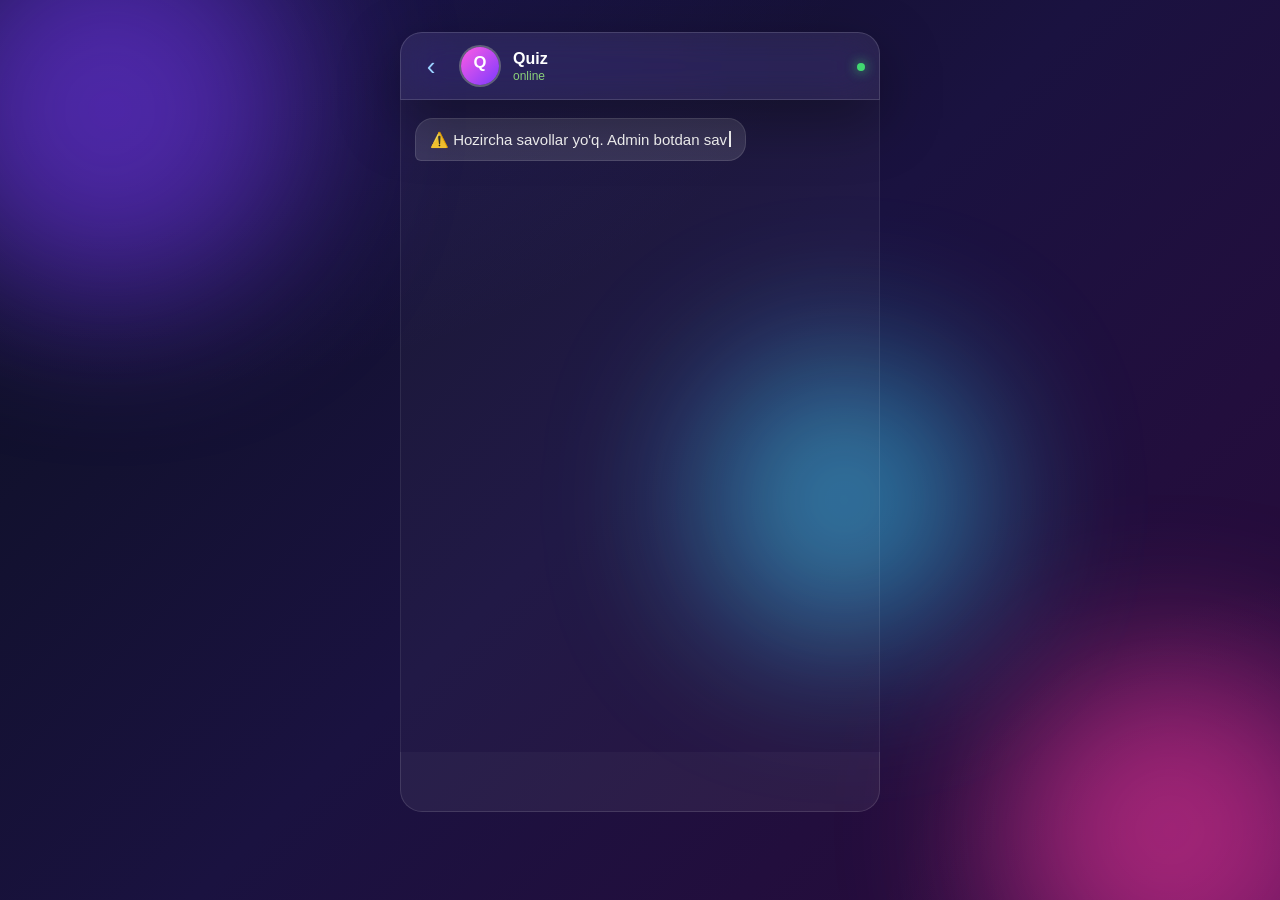
==== static/index.html @ 202d6164 "first commit" ====
<!DOCTYPE html>
<html lang="uz">
<head>
<meta charset="UTF-8" />
<meta name="viewport" content="width=device-width, initial-scale=1, viewport-fit=cover" />
<meta name="theme-color" content="#0b1020" />
<title>Premium Quiz</title>
<link rel="stylesheet" href="/static/styles.css" />
</head>
<body>
  <div class="bg-orbs">
    <span class="orb orb-1"></span>
    <span class="orb orb-2"></span>
    <span class="orb orb-3"></span>
  </div>

  <main class="app">
    <!-- ───────── CHAT VIEW ───────── -->
    <section id="view-chat" class="view active">
      <header class="chat-header glass">
        <button class="back-btn" aria-label="back">‹</button>
        <img id="profilePhoto" class="avatar" alt="" src="/static/default-avatar.svg" />
        <div class="who">
          <div id="profileName" class="name">Premium Quiz</div>
          <div id="profileSub" class="sub">online</div>
        </div>
        <div class="header-icons">
          <span class="dot"></span>
        </div>
      </header>

      <div id="chatBody" class="chat-body"></div>

      <div id="optionsBar" class="options-bar"></div>
    </section>

    <!-- ───────── WHEEL VIEW ───────── -->
    <section id="view-wheel" class="view">
      <div class="wheel-wrap glass">
        <h2 class="wheel-title">Omad g'ildiragi 🎁</h2>
        <p class="wheel-sub">Tugmani bosing va o'z foizingizni yutib oling!</p>
        <div class="wheel-stage">
          <div class="wheel-pointer"></div>
          <canvas id="wheel" width="380" height="380"></canvas>
          <div class="wheel-center">SPIN</div>
        </div>
        <button id="spinBtn" class="btn-primary">🎯 G'ildirakni aylantirish</button>
        <div id="prizeBox" class="prize-box hidden">
          <div class="prize-label">Sizning yutug'ingiz</div>
          <div id="prizeValue" class="prize-value">—</div>
          <button id="usePrizeBtn" class="btn-primary">🎁 Yutuqdan foydalanish</button>
        </div>
      </div>
    </section>

    <!-- ───────── FORM VIEW ───────── -->
    <section id="view-form" class="view">
      <div class="form-wrap glass">
        <div class="form-icon">📝</div>
        <h2>Ma'lumotlaringiz</h2>
        <p class="muted">Yutug'ingizdan foydalanish uchun to'ldiring</p>
        <form id="leadForm" class="form" autocomplete="on">
          <label>
            <span>Ism</span>
            <input name="name" required placeholder="Ismingiz" />
          </label>
          <label>
            <span>Familiya</span>
            <input name="surname" required placeholder="Familiyangiz" />
          </label>
          <label>
            <span>Telefon raqam</span>
            <input name="phone" type="tel" required placeholder="+998 90 123 45 67" />
          </label>
          <button type="submit" class="btn-primary">Yuborish ✓</button>
        </form>
      </div>
    </section>

    <!-- ───────── DONE VIEW ───────── -->
    <section id="view-done" class="view">
      <div class="done-wrap glass">
        <div class="check">✓</div>
        <h2>Rahmat!</h2>
        <p class="muted">Tez orada siz bilan bog'lanamiz.</p>
        <div class="done-prize">
          Sizning yutug'ingiz: <b id="donePct">—</b>
        </div>
      </div>
    </section>
  </main>

  <script src="/static/app.js"></script>
</body>
</html>
---- static/styles.css ----
/* ─────────────  Reset & base  ───────────── */
*,*::before,*::after{box-sizing:border-box}
html,body{margin:0;padding:0;height:100%;font-family:-apple-system,BlinkMacSystemFont,"SF Pro Text","Segoe UI",Roboto,sans-serif;color:#fff;-webkit-font-smoothing:antialiased}
body{
  min-height:100vh;
  background:
    radial-gradient(1200px 800px at 10% -10%,#5b2bff33 0%,transparent 60%),
    radial-gradient(900px 700px at 110% 110%,#ff2bd633 0%,transparent 60%),
    linear-gradient(135deg,#0b1020 0%,#1a1240 50%,#2a0a3a 100%);
  overflow-x:hidden;
}
button{font:inherit;cursor:pointer;border:none;background:none;color:inherit}
input{font:inherit}

/* ─────────────  Background orbs  ───────────── */
.bg-orbs{position:fixed;inset:0;z-index:0;pointer-events:none;overflow:hidden}
.orb{position:absolute;border-radius:50%;filter:blur(80px);opacity:.55;animation:float 18s ease-in-out infinite}
.orb-1{width:380px;height:380px;background:#7c3aff;top:-80px;left:-80px}
.orb-2{width:340px;height:340px;background:#ff3aa1;bottom:-100px;right:-60px;animation-delay:-6s}
.orb-3{width:280px;height:280px;background:#3ad6ff;top:40%;left:55%;animation-delay:-12s}
@keyframes float{
  0%,100%{transform:translate(0,0) scale(1)}
  50%{transform:translate(40px,-30px) scale(1.1)}
}

/* ─────────────  Glass  ───────────── */
.glass{
  background:rgba(255,255,255,.08);
  backdrop-filter:blur(22px) saturate(140%);
  -webkit-backdrop-filter:blur(22px) saturate(140%);
  border:1px solid rgba(255,255,255,.14);
  box-shadow:0 20px 60px rgba(0,0,0,.35);
}

/* ─────────────  Layout  ───────────── */
.app{position:relative;z-index:1;min-height:100vh;min-height:100dvh;display:flex;align-items:stretch;justify-content:center;padding:max(env(safe-area-inset-top),16px) 16px max(env(safe-area-inset-bottom),16px)}
.view{display:none;width:100%;max-width:480px;flex-direction:column}
.view.active{display:flex;animation:fadeIn .35s ease}
@keyframes fadeIn{from{opacity:0;transform:translateY(8px)}to{opacity:1;transform:none}}

/* ─────────────  Chat view  ───────────── */
#view-chat{height:100%;min-height:calc(100vh - 32px);min-height:calc(100dvh - 32px)}
.chat-header{
  display:flex;align-items:center;gap:12px;
  padding:12px 14px;border-radius:22px 22px 0 0;
  position:sticky;top:0;z-index:5;
}
.back-btn{font-size:26px;width:32px;height:32px;display:grid;place-items:center;color:#9bd1ff}
.avatar{width:42px;height:42px;border-radius:50%;object-fit:cover;background:#3a3a5a;border:2px solid rgba(255,255,255,.2)}
.who{flex:1;min-width:0}
.name{font-weight:600;font-size:16px;line-height:1.2;white-space:nowrap;overflow:hidden;text-overflow:ellipsis}
.sub{font-size:12px;color:#8ad07a}
.header-icons .dot{width:8px;height:8px;border-radius:50%;background:#41d870;display:inline-block;box-shadow:0 0 12px #41d870}

.chat-body{
  flex:1;overflow-y:auto;padding:18px 14px 12px;
  display:flex;flex-direction:column;gap:10px;
  background:rgba(255,255,255,.03);
  border-left:1px solid rgba(255,255,255,.08);
  border-right:1px solid rgba(255,255,255,.08);
  scroll-behavior:smooth;
}
.chat-body::-webkit-scrollbar{width:6px}
.chat-body::-webkit-scrollbar-thumb{background:rgba(255,255,255,.15);border-radius:3px}

.bubble{
  max-width:78%;padding:10px 14px;border-radius:18px;
  font-size:15px;line-height:1.4;word-wrap:break-word;
  animation:bubbleIn .35s cubic-bezier(.2,.8,.2,1);
  position:relative;
}
@keyframes bubbleIn{from{opacity:0;transform:translateY(14px) scale(.96)}to{opacity:1;transform:none}}
.bubble.bot{
  align-self:flex-start;
  background:rgba(255,255,255,.12);
  border:1px solid rgba(255,255,255,.12);
  border-bottom-left-radius:6px;
  color:#fff;
}
.bubble.user{
  align-self:flex-end;
  background:linear-gradient(135deg,#5b8cff,#8b5bff);
  border-bottom-right-radius:6px;
  color:#fff;
  box-shadow:0 6px 22px rgba(91,140,255,.4);
}
.bubble.user.send{animation:sendUp .45s cubic-bezier(.2,.8,.2,1)}
@keyframes sendUp{from{opacity:0;transform:translateY(40px) scale(.9)}to{opacity:1;transform:none}}

.cursor{display:inline-block;width:2px;height:1.05em;background:#fff;vertical-align:-2px;margin-left:2px;animation:blink 1s step-end infinite}
@keyframes blink{50%{opacity:0}}

.typing{display:flex;gap:4px;padding:12px 14px}
.typing span{width:7px;height:7px;border-radius:50%;background:#fff;opacity:.6;animation:typ 1.2s infinite}
.typing span:nth-child(2){animation-delay:.15s}
.typing span:nth-child(3){animation-delay:.3s}
@keyframes typ{0%,60%,100%{transform:translateY(0);opacity:.4}30%{transform:translateY(-4px);opacity:1}}

/* options */
.options-bar{
  display:flex;flex-direction:column;gap:8px;
  padding:12px 14px max(14px,env(safe-area-inset-bottom));
  background:rgba(255,255,255,.06);
  border-radius:0 0 22px 22px;
  border:1px solid rgba(255,255,255,.12);
  border-top:none;
  min-height:60px;
}
.opt-btn{
  padding:13px 16px;border-radius:14px;
  background:rgba(255,255,255,.1);
  border:1px solid rgba(255,255,255,.18);
  color:#fff;font-size:15px;font-weight:500;
  text-align:left;
  transition:transform .15s,background .2s;
  backdrop-filter:blur(10px);
  animation:bubbleIn .3s ease;
}
.opt-btn:hover{background:rgba(255,255,255,.18)}
.opt-btn:active{transform:scale(.97)}
.opt-btn:disabled{opacity:.5;cursor:not-allowed}

.cta-btn{
  margin:8px 14px 14px;
  padding:14px;border-radius:14px;
  background:linear-gradient(135deg,#ff5be4,#7c3aff);
  color:#fff;font-weight:700;font-size:16px;
  box-shadow:0 14px 36px rgba(124,58,255,.5);
  animation:bubbleIn .4s ease;
}
.cta-btn:active{transform:scale(.98)}

/* ─────────────  Wheel  ───────────── */
.wheel-wrap{margin:auto;padding:24px 20px;border-radius:24px;text-align:center;width:100%}
.wheel-title{margin:0 0 4px;font-size:22px}
.wheel-sub{margin:0 0 18px;color:rgba(255,255,255,.7);font-size:14px}
.wheel-stage{position:relative;width:min(380px,86vw);aspect-ratio:1;margin:0 auto 18px}
.wheel-stage canvas{width:100%;height:100%;border-radius:50%;box-shadow:0 0 0 6px rgba(255,255,255,.1),0 30px 60px rgba(0,0,0,.5)}
.wheel-pointer{
  position:absolute;top:-6px;left:50%;transform:translateX(-50%);
  width:0;height:0;border-left:18px solid transparent;border-right:18px solid transparent;
  border-top:30px solid #ff3aa1;
  filter:drop-shadow(0 4px 8px rgba(0,0,0,.5));z-index:2;
}
.wheel-center{
  position:absolute;top:50%;left:50%;transform:translate(-50%,-50%);
  width:64px;height:64px;border-radius:50%;
  background:linear-gradient(135deg,#fff,#dcdcff);color:#3a1e8a;
  font-weight:800;font-size:14px;display:grid;place-items:center;
  box-shadow:0 6px 16px rgba(0,0,0,.4);
}
.btn-primary{
  display:block;width:100%;padding:14px 20px;border-radius:14px;
  background:linear-gradient(135deg,#ff5be4,#7c3aff);
  color:#fff;font-weight:700;font-size:16px;
  box-shadow:0 14px 36px rgba(124,58,255,.5);
  transition:transform .15s;
}
.btn-primary:active{transform:scale(.97)}
.btn-primary:disabled{opacity:.6;cursor:not-allowed}

.prize-box{margin-top:18px;padding:16px;border-radius:16px;background:rgba(255,255,255,.08);border:1px solid rgba(255,255,255,.16);animation:bubbleIn .5s ease}
.prize-label{font-size:13px;color:rgba(255,255,255,.7);margin-bottom:4px}
.prize-value{font-size:42px;font-weight:800;background:linear-gradient(135deg,#ffd84d,#ff5be4);-webkit-background-clip:text;background-clip:text;color:transparent;margin-bottom:14px}
.hidden{display:none!important}

/* ─────────────  Form  ───────────── */
.form-wrap{margin:auto;padding:28px 22px;border-radius:24px;width:100%;text-align:center}
.form-icon{font-size:42px;margin-bottom:8px}
.form-wrap h2{margin:0 0 4px}
.muted{color:rgba(255,255,255,.7);font-size:14px;margin:0 0 18px}
.form{display:flex;flex-direction:column;gap:14px;text-align:left}
.form label{display:flex;flex-direction:column;gap:6px;font-size:13px;color:rgba(255,255,255,.75)}
.form input{
  padding:13px 14px;border-radius:12px;
  background:rgba(255,255,255,.08);border:1px solid rgba(255,255,255,.16);
  color:#fff;outline:none;font-size:15px;
  transition:border-color .2s,background .2s;
}
.form input::placeholder{color:rgba(255,255,255,.4)}
.form input:focus{border-color:#ff5be4;background:rgba(255,255,255,.12)}

/* ─────────────  Done  ───────────── */
.done-wrap{margin:auto;padding:32px 24px;border-radius:24px;text-align:center;width:100%}
.check{width:80px;height:80px;border-radius:50%;background:linear-gradient(135deg,#41d870,#3ad6ff);margin:0 auto 14px;display:grid;place-items:center;font-size:42px;font-weight:800;color:#fff;box-shadow:0 14px 36px rgba(65,216,112,.5);animation:pop .5s cubic-bezier(.2,.8,.2,1)}
@keyframes pop{from{transform:scale(0)}to{transform:scale(1)}}
.done-prize{margin-top:18px;padding:14px;border-radius:14px;background:rgba(255,255,255,.08);border:1px solid rgba(255,255,255,.16)}
.done-prize b{font-size:24px;background:linear-gradient(135deg,#ffd84d,#ff5be4);-webkit-background-clip:text;background-clip:text;color:transparent}

/* ─────────────  Responsive  ───────────── */
@media (min-width:600px){
  .app{padding:32px 16px}
  #view-chat{min-height:auto;height:88vh;max-height:780px}
  .chat-header{border-radius:22px 22px 0 0}
}
@media (max-width:380px){
  .bubble{font-size:14px}
  .opt-btn{font-size:14px;padding:12px 14px}
  .wheel-center{width:54px;height:54px;font-size:12px}
}
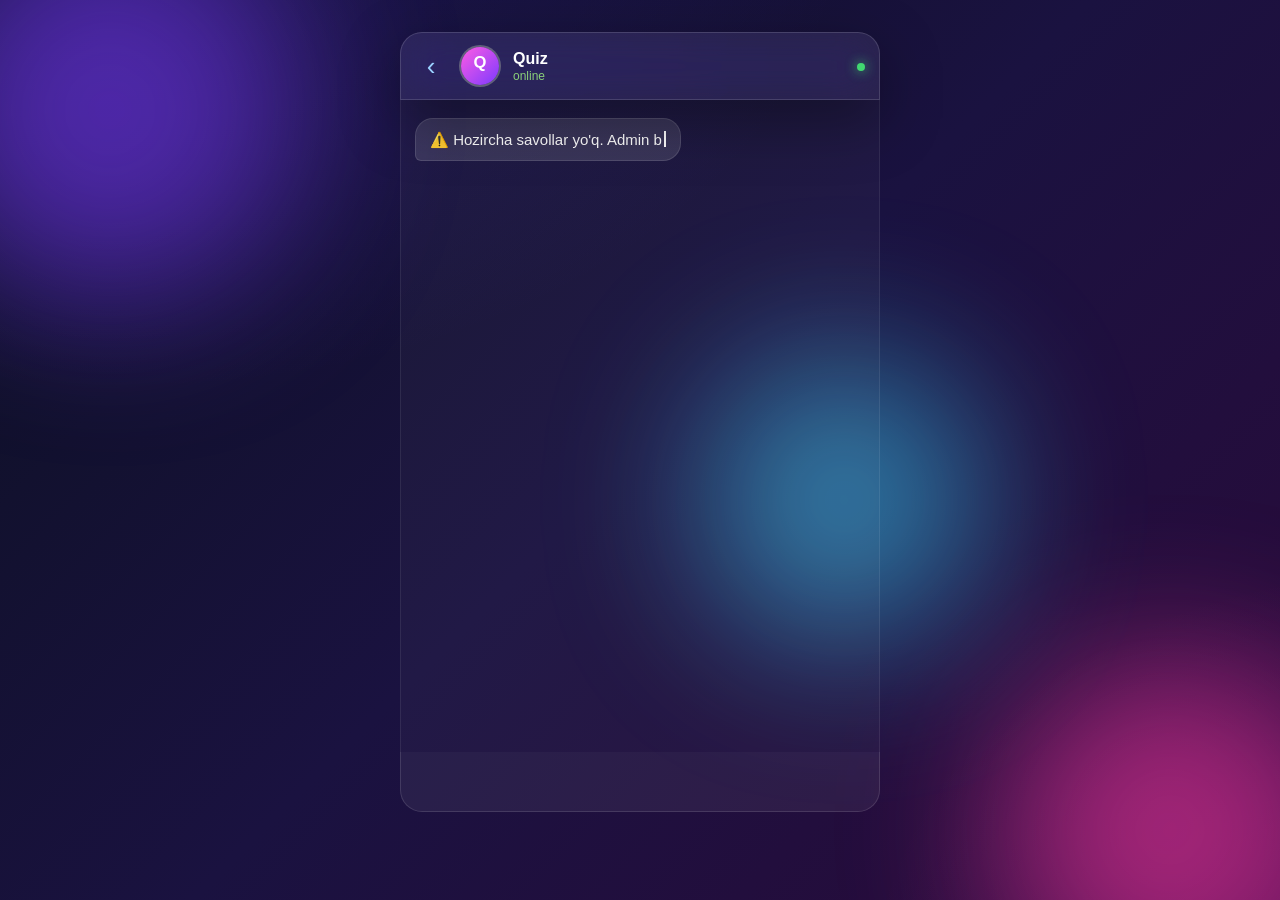
==== commit f87a4a3b: "feat: phone +998 default mask + lead serial A0001..Z9999" ====
--- a/static/index.html
+++ b/static/index.html
@@ -70,8 +70,9 @@
           </label>
           <label>
             <span>Telefon raqam</span>
-            <input name="phone" type="tel" required placeholder="+998 90 123 45 67" />
+            <input name="phone" type="tel" required placeholder="+998 90 123 45 67" value="+998 " inputmode="tel" />
           </label>
+          <small class="muted" style="font-size:11px;opacity:.6">Format: +998 XX XXX XX XX</small>
           <button type="submit" class="btn-primary">Yuborish ✓</button>
         </form>
       </div>
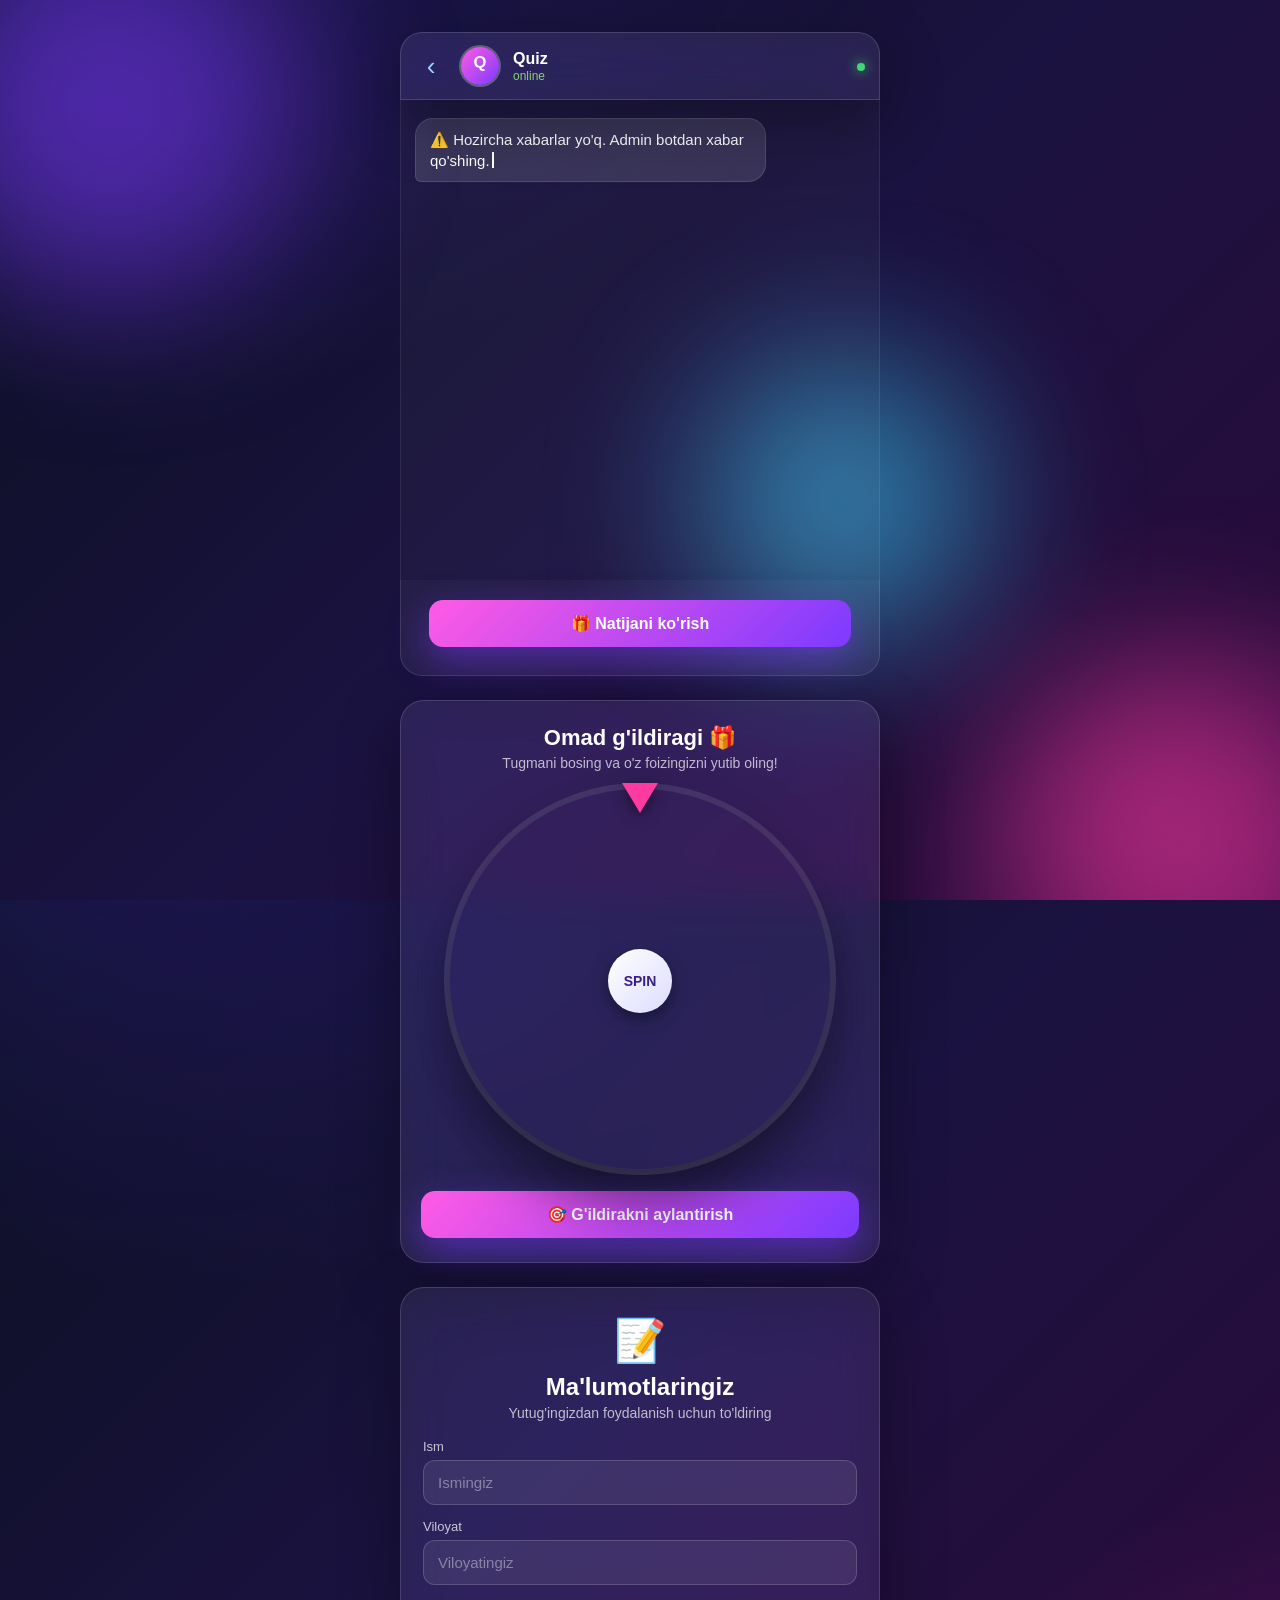
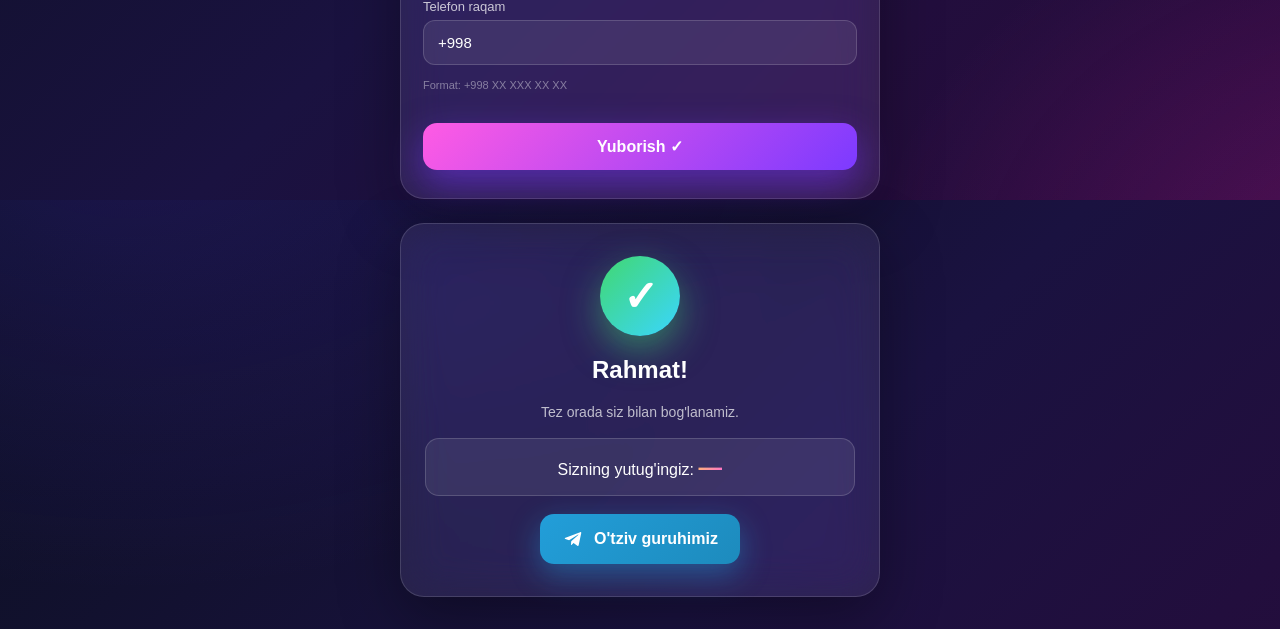
==== commit 9076761e: "Switch from quiz to info-step flow with image+audio support - Replace question/answer flow with auto" ====
--- a/static/index.html
+++ b/static/index.html
@@ -5,7 +5,7 @@
 <meta name="viewport" content="width=device-width, initial-scale=1, viewport-fit=cover" />
 <meta name="theme-color" content="#0b1020" />
 <title>Premium Quiz</title>
-<link rel="stylesheet" href="/static/styles.css" />
+<link rel="stylesheet" href="/static/styles.css?v=5" />
 </head>
 <body>
   <div class="bg-orbs">
@@ -16,7 +16,7 @@
 
   <main class="app">
     <!-- ───────── CHAT VIEW ───────── -->
-    <section id="view-chat" class="view active">
+    <section id="view-chat" class="view">
       <header class="chat-header glass">
         <button class="back-btn" aria-label="back">‹</button>
         <img id="profilePhoto" class="avatar" alt="" src="/static/default-avatar.svg" />
@@ -35,7 +35,7 @@
     </section>
 
     <!-- ───────── WHEEL VIEW ───────── -->
-    <section id="view-wheel" class="view">
+    <section id="view-wheel" class="view locked">
       <div class="wheel-wrap glass">
         <h2 class="wheel-title">Omad g'ildiragi 🎁</h2>
         <p class="wheel-sub">Tugmani bosing va o'z foizingizni yutib oling!</p>
@@ -54,7 +54,7 @@
     </section>
 
     <!-- ───────── FORM VIEW ───────── -->
-    <section id="view-form" class="view">
+    <section id="view-form" class="view locked">
       <div class="form-wrap glass">
         <div class="form-icon">📝</div>
         <h2>Ma'lumotlaringiz</h2>
@@ -65,8 +65,8 @@
             <input name="name" required placeholder="Ismingiz" />
           </label>
           <label>
-            <span>Familiya</span>
-            <input name="surname" required placeholder="Familiyangiz" />
+            <span>Viloyat</span>
+            <input name="surname" required placeholder="Viloyatingiz" />
           </label>
           <label>
             <span>Telefon raqam</span>
@@ -79,7 +79,7 @@
     </section>
 
     <!-- ───────── DONE VIEW ───────── -->
-    <section id="view-done" class="view">
+    <section id="view-done" class="view locked">
       <div class="done-wrap glass">
         <div class="check">✓</div>
         <h2>Rahmat!</h2>
@@ -87,10 +87,14 @@
         <div class="done-prize">
           Sizning yutug'ingiz: <b id="donePct">—</b>
         </div>
+        <a href="https://t.me/medline_uzkom" target="_blank" rel="noopener" class="tg-btn">
+          <svg width="22" height="22" viewBox="0 0 24 24" fill="currentColor"><path d="M9.78 18.65l.28-4.23 7.68-6.92c.34-.31-.07-.46-.52-.19L7.74 13.3 3.64 12c-.88-.25-.89-.86.2-1.3l15.97-6.16c.73-.33 1.43.18 1.15 1.3l-2.72 12.81c-.19.91-.74 1.13-1.5.71L12.6 16.3l-1.99 1.93c-.23.23-.42.42-.83.42z"/></svg>
+          O'tziv guruhimiz
+        </a>
       </div>
     </section>
   </main>
 
-  <script src="/static/app.js"></script>
+  <script src="/static/app.js?v=5"></script>
 </body>
 </html>
--- a/static/styles.css
+++ b/static/styles.css
@@ -33,13 +33,13 @@
 }
 
 /* ─────────────  Layout  ───────────── */
-.app{position:relative;z-index:1;min-height:100vh;min-height:100dvh;display:flex;align-items:stretch;justify-content:center;padding:max(env(safe-area-inset-top),16px) 16px max(env(safe-area-inset-bottom),16px)}
-.view{display:none;width:100%;max-width:480px;flex-direction:column}
-.view.active{display:flex;animation:fadeIn .35s ease}
-@keyframes fadeIn{from{opacity:0;transform:translateY(8px)}to{opacity:1;transform:none}}
+.app{position:relative;z-index:1;min-height:100vh;min-height:100dvh;display:flex;flex-direction:column;align-items:center;gap:24px;padding:max(env(safe-area-inset-top),16px) 16px max(env(safe-area-inset-bottom),32px)}
+.view{display:flex;width:100%;max-width:480px;flex-direction:column;margin:0 auto;scroll-margin-top:16px}
+.view.unlock{animation:slideIn .5s ease}
+@keyframes slideIn{from{opacity:0;transform:translateY(24px)}to{opacity:1;transform:none}}
 
 /* ─────────────  Chat view  ───────────── */
-#view-chat{height:100%;min-height:calc(100vh - 32px);min-height:calc(100dvh - 32px)}
+#view-chat{min-height:auto}
 .chat-header{
   display:flex;align-items:center;gap:12px;
   padding:12px 14px;border-radius:22px 22px 0 0;
@@ -53,7 +53,7 @@
 .header-icons .dot{width:8px;height:8px;border-radius:50%;background:#41d870;display:inline-block;box-shadow:0 0 12px #41d870}
 
 .chat-body{
-  flex:1;overflow-y:auto;padding:18px 14px 12px;
+  flex:1;min-height:380px;overflow-y:auto;padding:18px 14px 12px;
   display:flex;flex-direction:column;gap:10px;
   background:rgba(255,255,255,.03);
   border-left:1px solid rgba(255,255,255,.08);
@@ -186,11 +186,14 @@
 @keyframes pop{from{transform:scale(0)}to{transform:scale(1)}}
 .done-prize{margin-top:18px;padding:14px;border-radius:14px;background:rgba(255,255,255,.08);border:1px solid rgba(255,255,255,.16)}
 .done-prize b{font-size:24px;background:linear-gradient(135deg,#ffd84d,#ff5be4);-webkit-background-clip:text;background-clip:text;color:transparent}
+.tg-btn{display:inline-flex;align-items:center;justify-content:center;gap:10px;margin-top:18px;padding:14px 22px;border-radius:14px;background:linear-gradient(135deg,#229ED9,#1d8bbd);color:#fff;font-weight:700;font-size:16px;text-decoration:none;box-shadow:0 10px 30px rgba(34,158,217,.45);transition:transform .2s,box-shadow .2s}
+.tg-btn:hover{transform:translateY(-2px);box-shadow:0 14px 36px rgba(34,158,217,.6)}
+.tg-btn:active{transform:translateY(0)}
 
 /* ─────────────  Responsive  ───────────── */
 @media (min-width:600px){
   .app{padding:32px 16px}
-  #view-chat{min-height:auto;height:88vh;max-height:780px}
+  .chat-body{min-height:480px;max-height:640px}
   .chat-header{border-radius:22px 22px 0 0}
 }
 @media (max-width:380px){
@@ -198,3 +201,26 @@
   .opt-btn{font-size:14px;padding:12px 14px}
   .wheel-center{width:54px;height:54px;font-size:12px}
 }
+
+/* ─── Step bubble media ─── */
+.bubble .bub-img{
+  display:block;
+  max-width:100%;
+  width:100%;
+  border-radius:14px;
+  margin-bottom:8px;
+  object-fit:cover;
+  max-height:340px;
+}
+.bubble .bub-audio{
+  display:block;
+  width:100%;
+  margin-top:8px;
+  height:36px;
+  outline:none;
+}
+.bubble.bot:has(.bub-img),
+.bubble.bot:has(.bub-audio){
+  max-width:88%;
+}
+
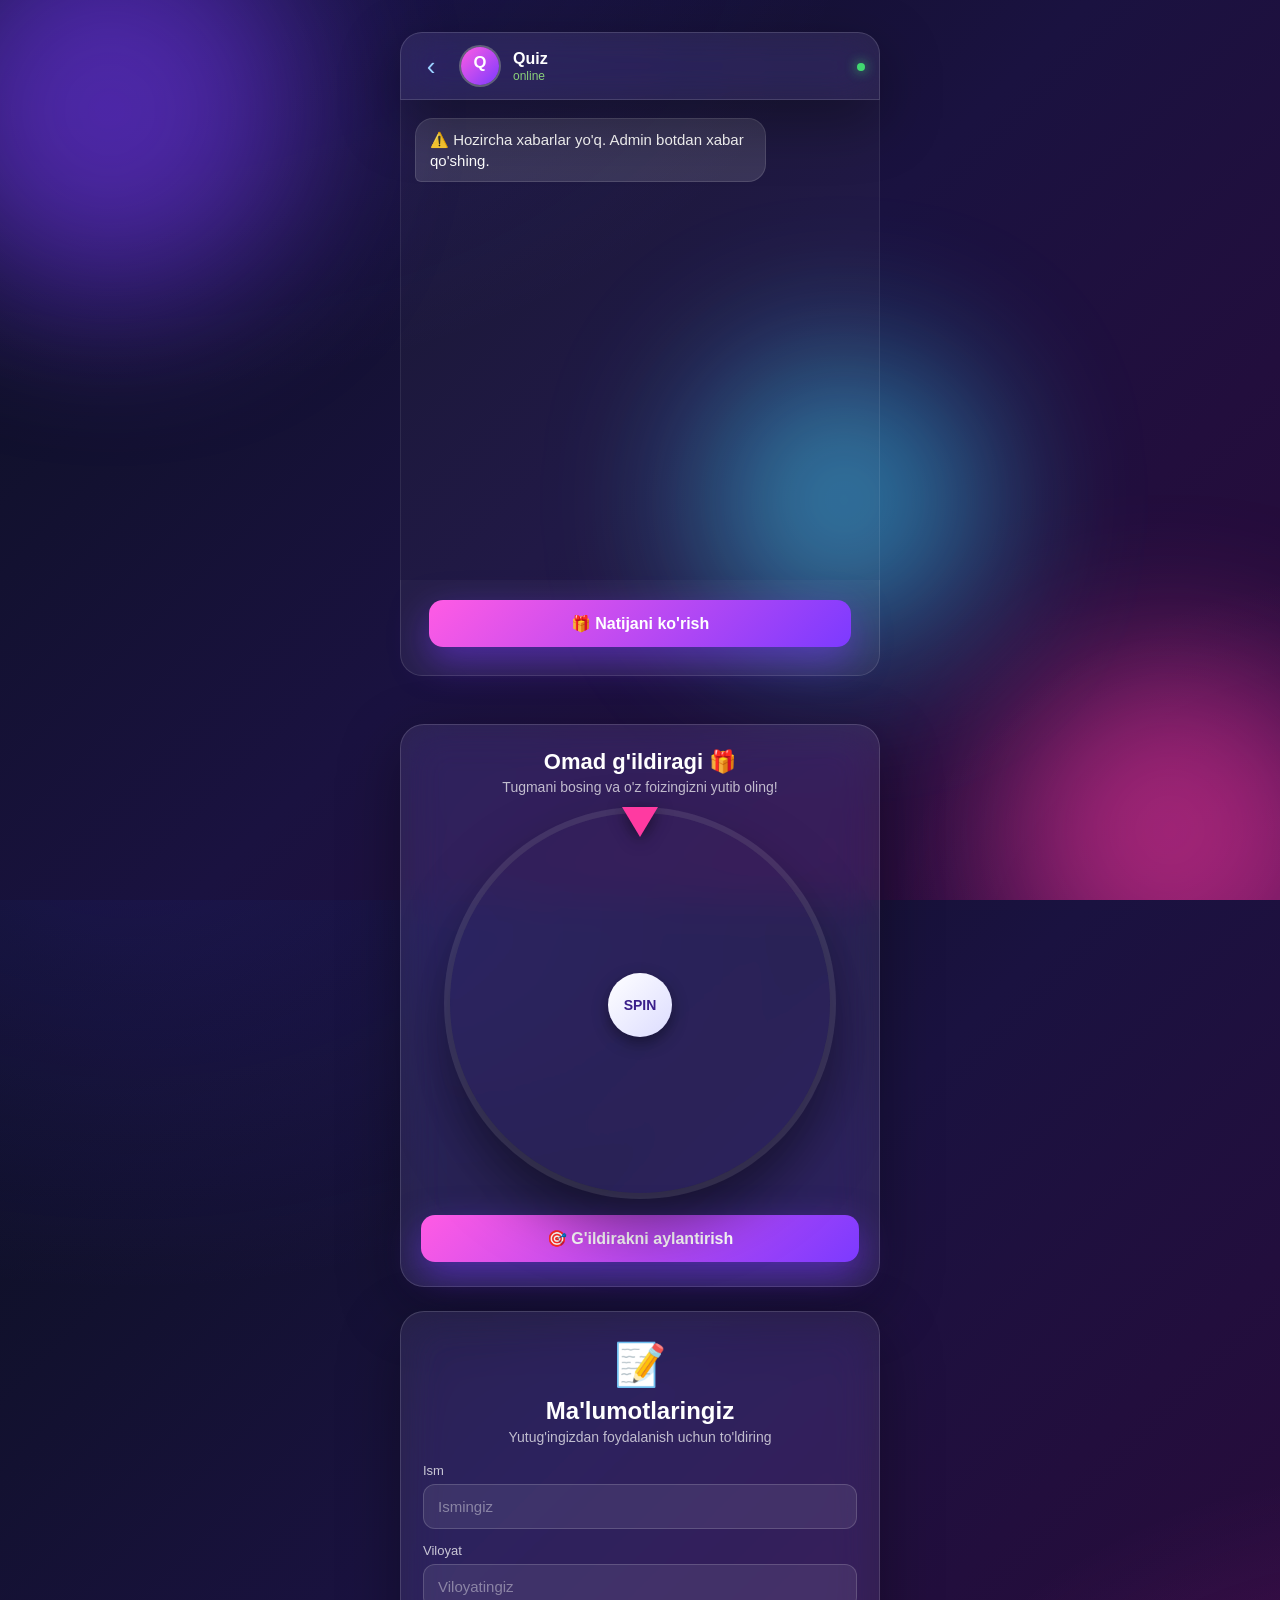
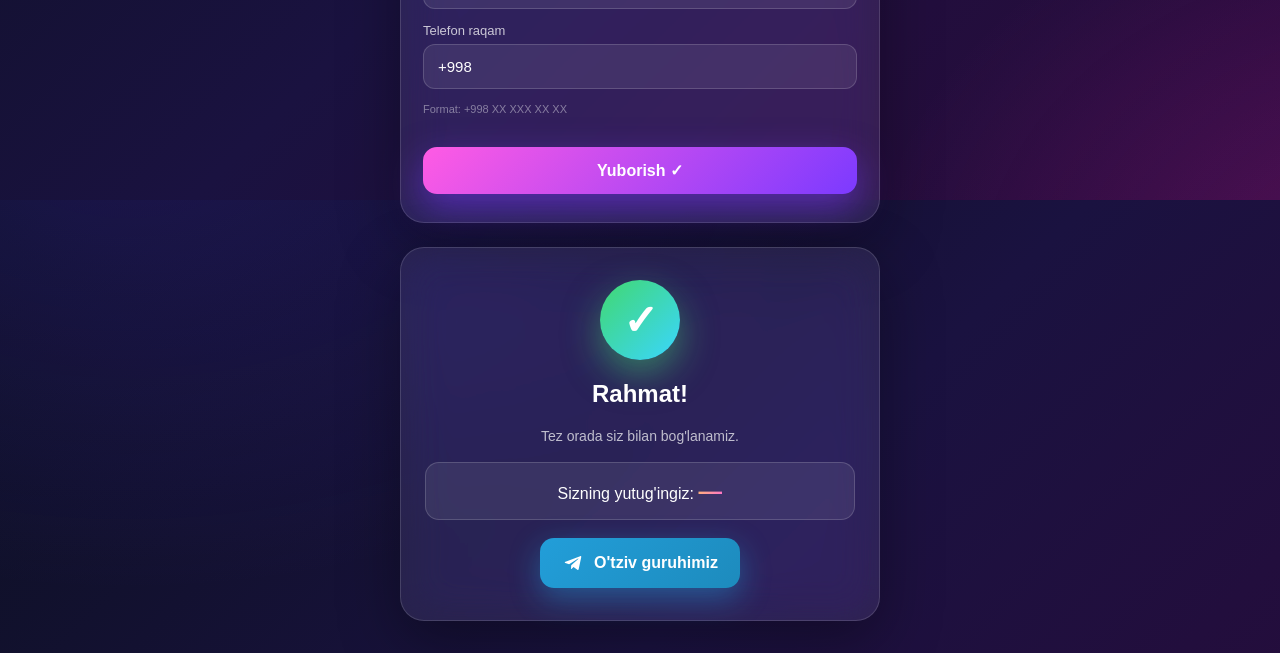
==== commit fcaaf615: "Add zigzag section between chat and wheel - New 'zigzag' table: text + image rows - Frontend: altern" ====
--- a/static/index.html
+++ b/static/index.html
@@ -5,7 +5,7 @@
 <meta name="viewport" content="width=device-width, initial-scale=1, viewport-fit=cover" />
 <meta name="theme-color" content="#0b1020" />
 <title>Premium Quiz</title>
-<link rel="stylesheet" href="/static/styles.css?v=5" />
+<link rel="stylesheet" href="/static/styles.css?v=6" />
 </head>
 <body>
   <div class="bg-orbs">
@@ -32,6 +32,11 @@
       <div id="chatBody" class="chat-body"></div>
 
       <div id="optionsBar" class="options-bar"></div>
+    </section>
+
+    <!-- ───────── ZIGZAG VIEW ───────── -->
+    <section id="view-zigzag" class="view">
+      <div id="zigzagList" class="zigzag-list"></div>
     </section>
 
     <!-- ───────── WHEEL VIEW ───────── -->
@@ -95,6 +100,6 @@
     </section>
   </main>
 
-  <script src="/static/app.js?v=5"></script>
+  <script src="/static/app.js?v=6"></script>
 </body>
 </html>
--- a/static/styles.css
+++ b/static/styles.css
@@ -224,3 +224,65 @@
   max-width:88%;
 }
 
+
+/* ─── Zigzag block ─── */
+#view-zigzag{ padding:0; background:transparent; box-shadow:none; }
+.zigzag-list{
+  display:flex;
+  flex-direction:column;
+  gap:18px;
+  width:100%;
+}
+.zig-row{
+  display:grid;
+  grid-template-columns: 1fr 42%;
+  gap:14px;
+  align-items:center;
+  padding:14px;
+  border-radius:20px;
+  animation: zigIn .6s ease both;
+}
+.zig-row.reverse{
+  grid-template-columns: 42% 1fr;
+}
+.zig-row.reverse .zig-text{ order:2; }
+.zig-row.reverse .zig-img{ order:1; }
+.zig-text{
+  color:#f4f5ff;
+  font-size:15px;
+  line-height:1.55;
+  letter-spacing:.2px;
+  white-space:pre-wrap;
+}
+.zig-img{
+  width:100%;
+  aspect-ratio: 1/1;
+  border-radius:16px;
+  overflow:hidden;
+  background:linear-gradient(135deg, rgba(255,91,228,.18), rgba(124,58,255,.18));
+  display:flex;
+  align-items:center;
+  justify-content:center;
+}
+.zig-img.empty::after{
+  content:"🖼";
+  font-size:36px;
+  opacity:.45;
+}
+.zig-img img{
+  width:100%; height:100%;
+  object-fit:cover;
+  display:block;
+}
+@keyframes zigIn{
+  from{ opacity:0; transform: translateY(14px); }
+  to  { opacity:1; transform: translateY(0); }
+}
+@media (max-width: 480px){
+  .zig-row, .zig-row.reverse{
+    grid-template-columns: 1fr;
+  }
+  .zig-row.reverse .zig-text{ order:1; }
+  .zig-row.reverse .zig-img{ order:2; }
+  .zig-img{ aspect-ratio: 16/10; }
+}
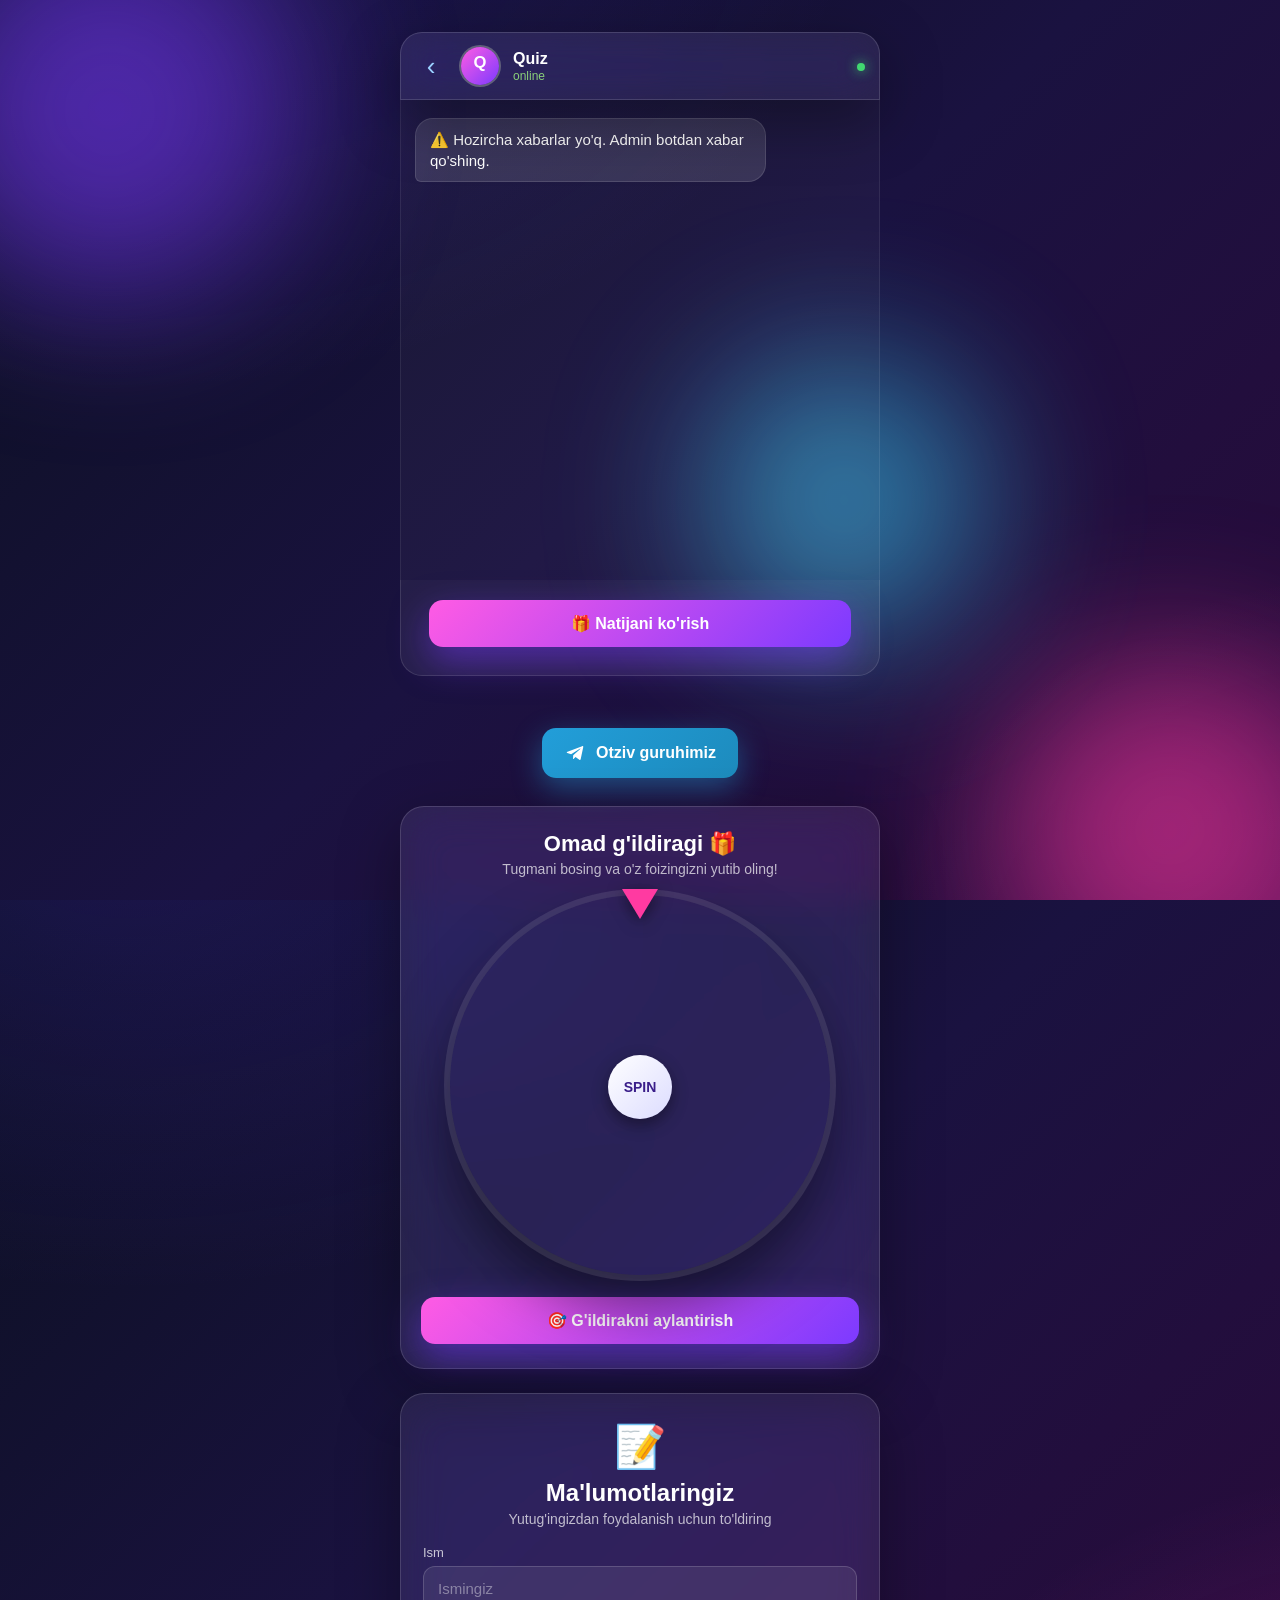
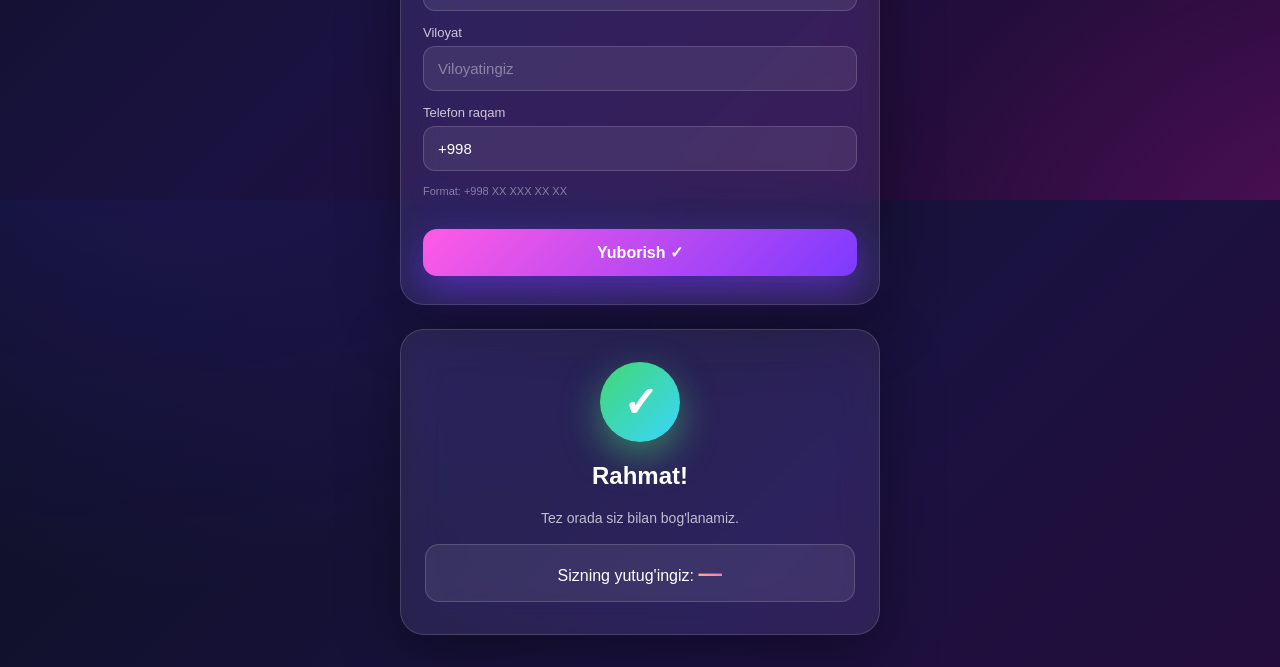
==== commit c07ed999: "Add reviews + voices sections and improve responsive layout Frontend - Yangi Mijozlar otzivlari boli" ====
--- a/static/index.html
+++ b/static/index.html
@@ -5,7 +5,7 @@
 <meta name="viewport" content="width=device-width, initial-scale=1, viewport-fit=cover" />
 <meta name="theme-color" content="#0b1020" />
 <title>Premium Quiz</title>
-<link rel="stylesheet" href="/static/styles.css?v=6" />
+  <link rel="stylesheet" href="/static/styles.css?v=11" />
 </head>
 <body>
   <div class="bg-orbs">
@@ -37,6 +37,25 @@
     <!-- ───────── ZIGZAG VIEW ───────── -->
     <section id="view-zigzag" class="view">
       <div id="zigzagList" class="zigzag-list"></div>
+    </section>
+
+    <!-- ───────── VOICES VIEW ───────── -->
+    <section id="view-voices" class="view">
+      <div id="voicesList" class="voices-list"></div>
+    </section>
+
+    <!-- ───────── REVIEWS VIEW ───────── -->
+    <section id="view-reviews" class="view">
+      <h2 class="reviews-title">Mijozlar otzivlari</h2>
+      <div id="reviewsList" class="reviews-list"></div>
+    </section>
+
+    <!-- ───────── REVIEWS GROUP CTA ───────── -->
+    <section id="view-reviews-cta" class="view reviews-cta-wrap">
+      <a href="https://t.me/medline_uzkom" target="_blank" rel="noopener" class="tg-btn reviews-tg-btn">
+        <svg width="22" height="22" viewBox="0 0 24 24" fill="currentColor"><path d="M9.78 18.65l.28-4.23 7.68-6.92c.34-.31-.07-.46-.52-.19L7.74 13.3 3.64 12c-.88-.25-.89-.86.2-1.3l15.97-6.16c.73-.33 1.43.18 1.15 1.3l-2.72 12.81c-.19.91-.74 1.13-1.5.71L12.6 16.3l-1.99 1.93c-.23.23-.42.42-.83.42z"/></svg>
+        Otziv guruhimiz
+      </a>
     </section>
 
     <!-- ───────── WHEEL VIEW ───────── -->
@@ -92,14 +111,10 @@
         <div class="done-prize">
           Sizning yutug'ingiz: <b id="donePct">—</b>
         </div>
-        <a href="https://t.me/medline_uzkom" target="_blank" rel="noopener" class="tg-btn">
-          <svg width="22" height="22" viewBox="0 0 24 24" fill="currentColor"><path d="M9.78 18.65l.28-4.23 7.68-6.92c.34-.31-.07-.46-.52-.19L7.74 13.3 3.64 12c-.88-.25-.89-.86.2-1.3l15.97-6.16c.73-.33 1.43.18 1.15 1.3l-2.72 12.81c-.19.91-.74 1.13-1.5.71L12.6 16.3l-1.99 1.93c-.23.23-.42.42-.83.42z"/></svg>
-          O'tziv guruhimiz
-        </a>
       </div>
     </section>
   </main>
 
-  <script src="/static/app.js?v=6"></script>
+    <script src="/static/app.js?v=11"></script>
 </body>
 </html>
--- a/static/styles.css
+++ b/static/styles.css
@@ -230,8 +230,25 @@
 .zigzag-list{
   display:flex;
   flex-direction:column;
-  gap:18px;
+  gap:34px;
   width:100%;
+}
+.zig-block{ display:flex; flex-direction:column; gap:14px; }
+.zig-title{
+  margin:0;
+  padding:0 4px;
+  font-size:24px;
+  font-weight:800;
+  letter-spacing:-0.02em;
+  background: linear-gradient(135deg,#fff 0%, #b9c1ff 100%);
+  -webkit-background-clip:text;
+  background-clip:text;
+  color:transparent;
+  text-shadow: 0 2px 30px rgba(140,150,255,.25);
+}
+.zig-body{ margin:0; }
+@media (min-width: 720px){
+  .zig-title{ font-size:28px; }
 }
 .zig-row{
   display:grid;
@@ -248,6 +265,9 @@
 .zig-row.reverse .zig-text{ order:2; }
 .zig-row.reverse .zig-img{ order:1; }
 .zig-text{
+  display:flex;
+  flex-direction:column;
+  gap:10px;
   color:#f4f5ff;
   font-size:15px;
   line-height:1.55;
@@ -278,11 +298,148 @@
   from{ opacity:0; transform: translateY(14px); }
   to  { opacity:1; transform: translateY(0); }
 }
-@media (max-width: 480px){
+@media (max-width: 720px){
   .zig-row, .zig-row.reverse{
-    grid-template-columns: 1fr;
+    grid-template-columns: 1fr 44%;
+    gap: 10px;
   }
+  .zig-img{ aspect-ratio: 1/1; max-height: none; }
+  .zig-title{ font-size: 18px; }
+  .zig-text{ font-size: 13.5px; }
+  .zig-row.reverse .zig-text{ order:2; }
+  .zig-row.reverse .zig-img{ order:1; }
+}
+@media (max-width: 380px){
+  .zig-row, .zig-row.reverse{ grid-template-columns: 1fr; }
   .zig-row.reverse .zig-text{ order:1; }
   .zig-row.reverse .zig-img{ order:2; }
-  .zig-img{ aspect-ratio: 16/10; }
-}
+  .zig-img{ aspect-ratio: 16/10; max-height: 220px; }
+}
+
+/* ───── Reviews ───── */
+#view-reviews{ margin: 14px 0 4px; }
+.reviews-title{
+  font-size: 22px; font-weight: 800; margin: 0 0 14px; text-align:center;
+  background: linear-gradient(90deg,#ff5be4,#7c3aff,#39d4ff);
+  -webkit-background-clip: text; background-clip: text; color: transparent;
+  letter-spacing: .3px;
+}
+.reviews-list{
+  display:grid; grid-template-columns: repeat(auto-fill, minmax(260px, 1fr));
+  gap: 14px;
+}
+.review-card{
+  padding: 14px; border-radius: 18px;
+  background: rgba(255,255,255,.06);
+  border: 1px solid rgba(255,255,255,.10);
+  backdrop-filter: blur(14px) saturate(140%);
+  -webkit-backdrop-filter: blur(14px) saturate(140%);
+  box-shadow: 0 6px 24px rgba(0,0,0,.25);
+  display:flex; flex-direction:column; gap:10px;
+}
+.review-head{ display:flex; align-items:center; gap:12px; }
+.review-avatar{
+  width:46px; height:46px; border-radius:50%;
+  background: linear-gradient(135deg,#ff5be4,#7c3aff);
+  color:#fff; font-weight:700; display:flex; align-items:center; justify-content:center;
+  overflow:hidden; flex:0 0 auto;
+}
+.review-avatar img{ width:100%; height:100%; object-fit:cover; display:block; }
+.review-meta{ display:flex; flex-direction:column; min-width:0; }
+.review-name{ font-weight:700; font-size:15px; color:#fff; }
+.review-stars{ color:#ffce3a; font-size:13px; letter-spacing:1px; }
+.review-text{ margin:0; color:rgba(255,255,255,.85); font-size:14px; line-height:1.5; }
+@media (max-width: 520px){
+  .reviews-list{ grid-template-columns: 1fr; }
+}
+
+/* ─── Voices block (Telegram-style audio cards) ─── */
+#view-voices{ padding:0; background:transparent; box-shadow:none; }
+.voices-list{
+  display:flex; flex-direction:column; gap:14px;
+  padding: 4px 0 8px;
+}
+.voice-card{
+  position:relative;
+  padding: 14px 16px;
+  border-radius: 18px;
+  background: linear-gradient(135deg, rgba(255,255,255,.10), rgba(255,255,255,.04));
+  border: 1px solid rgba(255,255,255,.14);
+  backdrop-filter: blur(14px) saturate(140%);
+  -webkit-backdrop-filter: blur(14px) saturate(140%);
+  box-shadow: 0 8px 28px rgba(0,0,0,.25);
+  animation: zigIn .5s ease both;
+}
+.voice-title{
+  font-weight:700; font-size:15px; color:#e8ecff;
+  margin-bottom:10px; letter-spacing:.2px;
+}
+.voice-row{ display:flex; align-items:center; gap:14px; }
+.voice-play{
+  flex:0 0 auto;
+  width:48px; height:48px; border-radius:50%;
+  border:none; cursor:pointer;
+  background: linear-gradient(135deg,#7aa2ff,#b07cff);
+  color:#fff;
+  display:flex; align-items:center; justify-content:center;
+  box-shadow: 0 6px 18px rgba(122,162,255,.45);
+  transition: transform .15s ease;
+}
+.voice-play:hover{ transform: scale(1.06); }
+.voice-play:active{ transform: scale(.96); }
+.voice-mid{ flex:1; min-width:0; display:flex; flex-direction:column; gap:6px; }
+.voice-wave{
+  position:relative;
+  display:flex; align-items:center; gap:3px;
+  height:32px;
+  overflow:hidden; border-radius:8px;
+}
+.voice-wave > span{
+  flex:1;
+  min-width:2px;
+  height: var(--h, 50%);
+  background: rgba(255,255,255,.28);
+  border-radius:2px;
+}
+.voice-progress{
+  position:absolute; top:0; left:0; bottom:0;
+  width:0%;
+  background: linear-gradient(90deg, rgba(122,162,255,.55), rgba(176,124,255,.55));
+  pointer-events:none;
+  border-radius:8px;
+  transition: width .1s linear;
+  mix-blend-mode: overlay;
+}
+.voice-meta{
+  display:flex; justify-content:space-between; align-items:center;
+  font-size:12px; color: rgba(255,255,255,.7);
+}
+.voice-caption{
+  margin-top:10px; padding-top:10px;
+  border-top:1px solid rgba(255,255,255,.08);
+  font-size:14px; line-height:1.5; color:#dde3ff;
+  white-space:pre-wrap; word-wrap:break-word;
+}
+
+@media (max-width: 480px){
+  .voice-card{ padding: 12px 12px; border-radius:16px; }
+  .voice-play{ width:42px; height:42px; }
+  .voice-wave{ height:28px; }
+  .voice-title{ font-size:14px; }
+  .voice-caption{ font-size:13.5px; }
+}
+
+.reviews-tg-btn{
+  margin: 18px auto 6px;
+  display: inline-flex;
+}
+#view-reviews{ text-align:center; }
+#view-reviews .reviews-list{ text-align:left; }
+
+#view-reviews-cta{
+  padding: 0;
+  background: transparent;
+  box-shadow: none;
+  text-align: center;
+}
+.reviews-cta-wrap .reviews-tg-btn{ margin: 4px auto; }
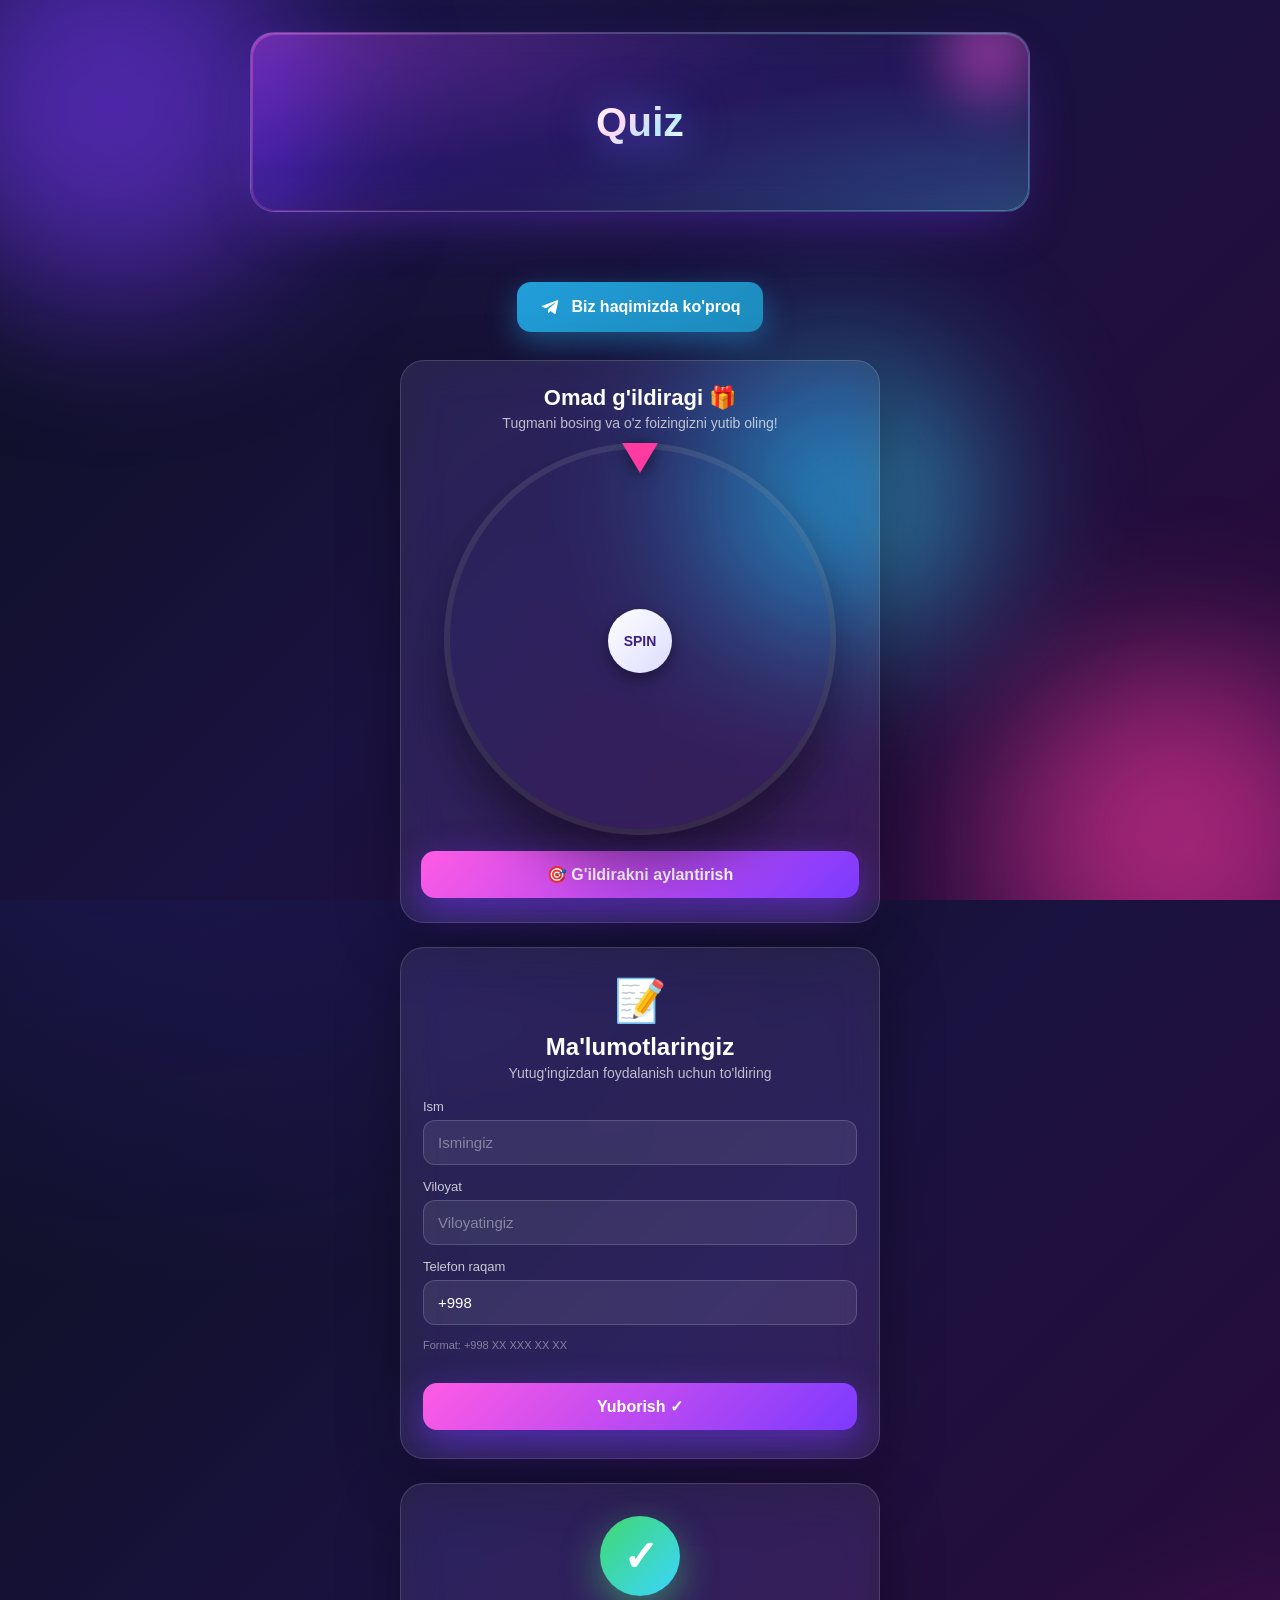
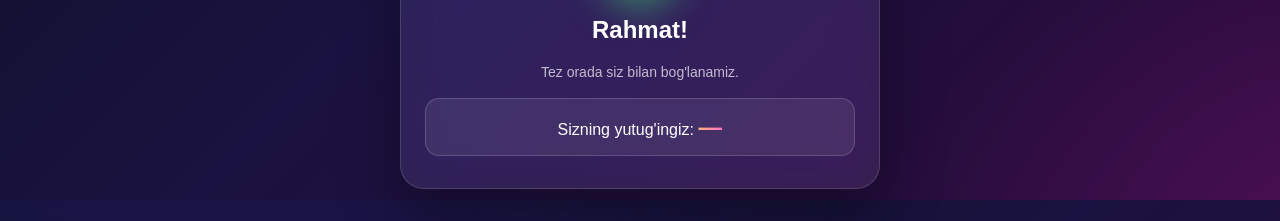
==== commit c1dd7053: "Replace chat view with hero title card and refine admin panel - Remove chat view (typewriter, option" ====
--- a/static/index.html
+++ b/static/index.html
@@ -5,7 +5,7 @@
 <meta name="viewport" content="width=device-width, initial-scale=1, viewport-fit=cover" />
 <meta name="theme-color" content="#0b1020" />
 <title>Premium Quiz</title>
-  <link rel="stylesheet" href="/static/styles.css?v=11" />
+  <link rel="stylesheet" href="/static/styles.css?v=17" />
 </head>
 <body>
   <div class="bg-orbs">
@@ -15,23 +15,9 @@
   </div>
 
   <main class="app">
-    <!-- ───────── CHAT VIEW ───────── -->
-    <section id="view-chat" class="view">
-      <header class="chat-header glass">
-        <button class="back-btn" aria-label="back">‹</button>
-        <img id="profilePhoto" class="avatar" alt="" src="/static/default-avatar.svg" />
-        <div class="who">
-          <div id="profileName" class="name">Premium Quiz</div>
-          <div id="profileSub" class="sub">online</div>
-        </div>
-        <div class="header-icons">
-          <span class="dot"></span>
-        </div>
-      </header>
-
-      <div id="chatBody" class="chat-body"></div>
-
-      <div id="optionsBar" class="options-bar"></div>
+    <!-- ───────── HERO VIEW ───────── -->
+    <section id="view-hero" class="view glass hero">
+      <h1 id="heroTitle" class="hero-title">Premium Quiz</h1>
     </section>
 
     <!-- ───────── ZIGZAG VIEW ───────── -->
@@ -54,7 +40,7 @@
     <section id="view-reviews-cta" class="view reviews-cta-wrap">
       <a href="https://t.me/medline_uzkom" target="_blank" rel="noopener" class="tg-btn reviews-tg-btn">
         <svg width="22" height="22" viewBox="0 0 24 24" fill="currentColor"><path d="M9.78 18.65l.28-4.23 7.68-6.92c.34-.31-.07-.46-.52-.19L7.74 13.3 3.64 12c-.88-.25-.89-.86.2-1.3l15.97-6.16c.73-.33 1.43.18 1.15 1.3l-2.72 12.81c-.19.91-.74 1.13-1.5.71L12.6 16.3l-1.99 1.93c-.23.23-.42.42-.83.42z"/></svg>
-        Otziv guruhimiz
+        Biz haqimizda ko'proq
       </a>
     </section>
 
@@ -115,6 +101,6 @@
     </section>
   </main>
 
-    <script src="/static/app.js?v=11"></script>
+    <script src="/static/app.js?v=17"></script>
 </body>
 </html>
--- a/static/styles.css
+++ b/static/styles.css
@@ -443,3 +443,75 @@
   text-align: center;
 }
 .reviews-cta-wrap .reviews-tg-btn{ margin: 4px auto; }
+
+/* ─── Hero (umumiy sarlavha card) ─── */
+#view-hero.hero, .hero{
+  position:relative;
+  align-items:center;
+  justify-content:center;
+  text-align:center;
+  padding:clamp(28px,5.5vw,46px) clamp(20px,4.5vw,44px);
+  border-radius:24px;
+  margin-bottom:18px;
+  min-height:clamp(120px,17vw,180px);
+  max-width:780px !important;
+  width:100%;
+  background:
+    radial-gradient(120% 140% at 0% 0%, rgba(255,91,228,.22) 0%, transparent 55%),
+    radial-gradient(120% 140% at 100% 100%, rgba(58,214,255,.22) 0%, transparent 55%),
+    linear-gradient(135deg, rgba(124,58,255,.18), rgba(255,255,255,.04));
+  border:1px solid rgba(255,255,255,.18);
+  box-shadow:
+    0 20px 60px -20px rgba(124,58,255,.45),
+    0 0 0 1px rgba(255,255,255,.05) inset,
+    0 1px 0 rgba(255,255,255,.12) inset;
+  backdrop-filter:blur(22px) saturate(140%);
+  -webkit-backdrop-filter:blur(22px) saturate(140%);
+  overflow:hidden;
+}
+.hero::before{
+  content:"";
+  position:absolute; inset:0;
+  background:linear-gradient(135deg, rgba(255,91,228,.45), rgba(124,58,255,.0) 40%, rgba(58,214,255,.45));
+  -webkit-mask:linear-gradient(#000 0 0) content-box, linear-gradient(#000 0 0);
+          mask:linear-gradient(#000 0 0) content-box, linear-gradient(#000 0 0);
+  -webkit-mask-composite:xor; mask-composite:exclude;
+  padding:1.5px; border-radius:inherit;
+  pointer-events:none;
+  opacity:.85;
+}
+.hero::after{
+  content:"";
+  position:absolute;
+  width:160px; height:160px;
+  top:-60px; right:-40px;
+  background:radial-gradient(circle, rgba(255,91,228,.55), transparent 65%);
+  filter:blur(20px);
+  pointer-events:none;
+}
+.hero-title{
+  position:relative;
+  margin:0;
+  font-size:clamp(20px,4.8vw,38px);
+  font-weight:900;
+  letter-spacing:.3px;
+  line-height:1.2;
+  background:linear-gradient(135deg,#fff 0%, #ffd9f6 35%, #b8e9ff 70%, #fff 100%);
+  -webkit-background-clip:text; background-clip:text;
+  color:transparent;
+  -webkit-text-fill-color:transparent;
+  filter:drop-shadow(0 4px 18px rgba(124,58,255,.55)) drop-shadow(0 0 24px rgba(58,214,255,.25));
+  max-width:100%;
+  word-break:normal;
+  overflow-wrap:break-word;
+  hyphens:auto;
+  text-wrap:balance;
+}
+@media(min-width:1024px){
+  .hero{border-radius:28px;margin-bottom:22px;padding:46px 38px}
+  .hero-title{font-size:40px}
+}
+@media(max-width:380px){
+  .hero{padding:22px 16px;border-radius:20px}
+  .hero-title{font-size:clamp(19px,5.2vw,23px);line-height:1.25}
+}
